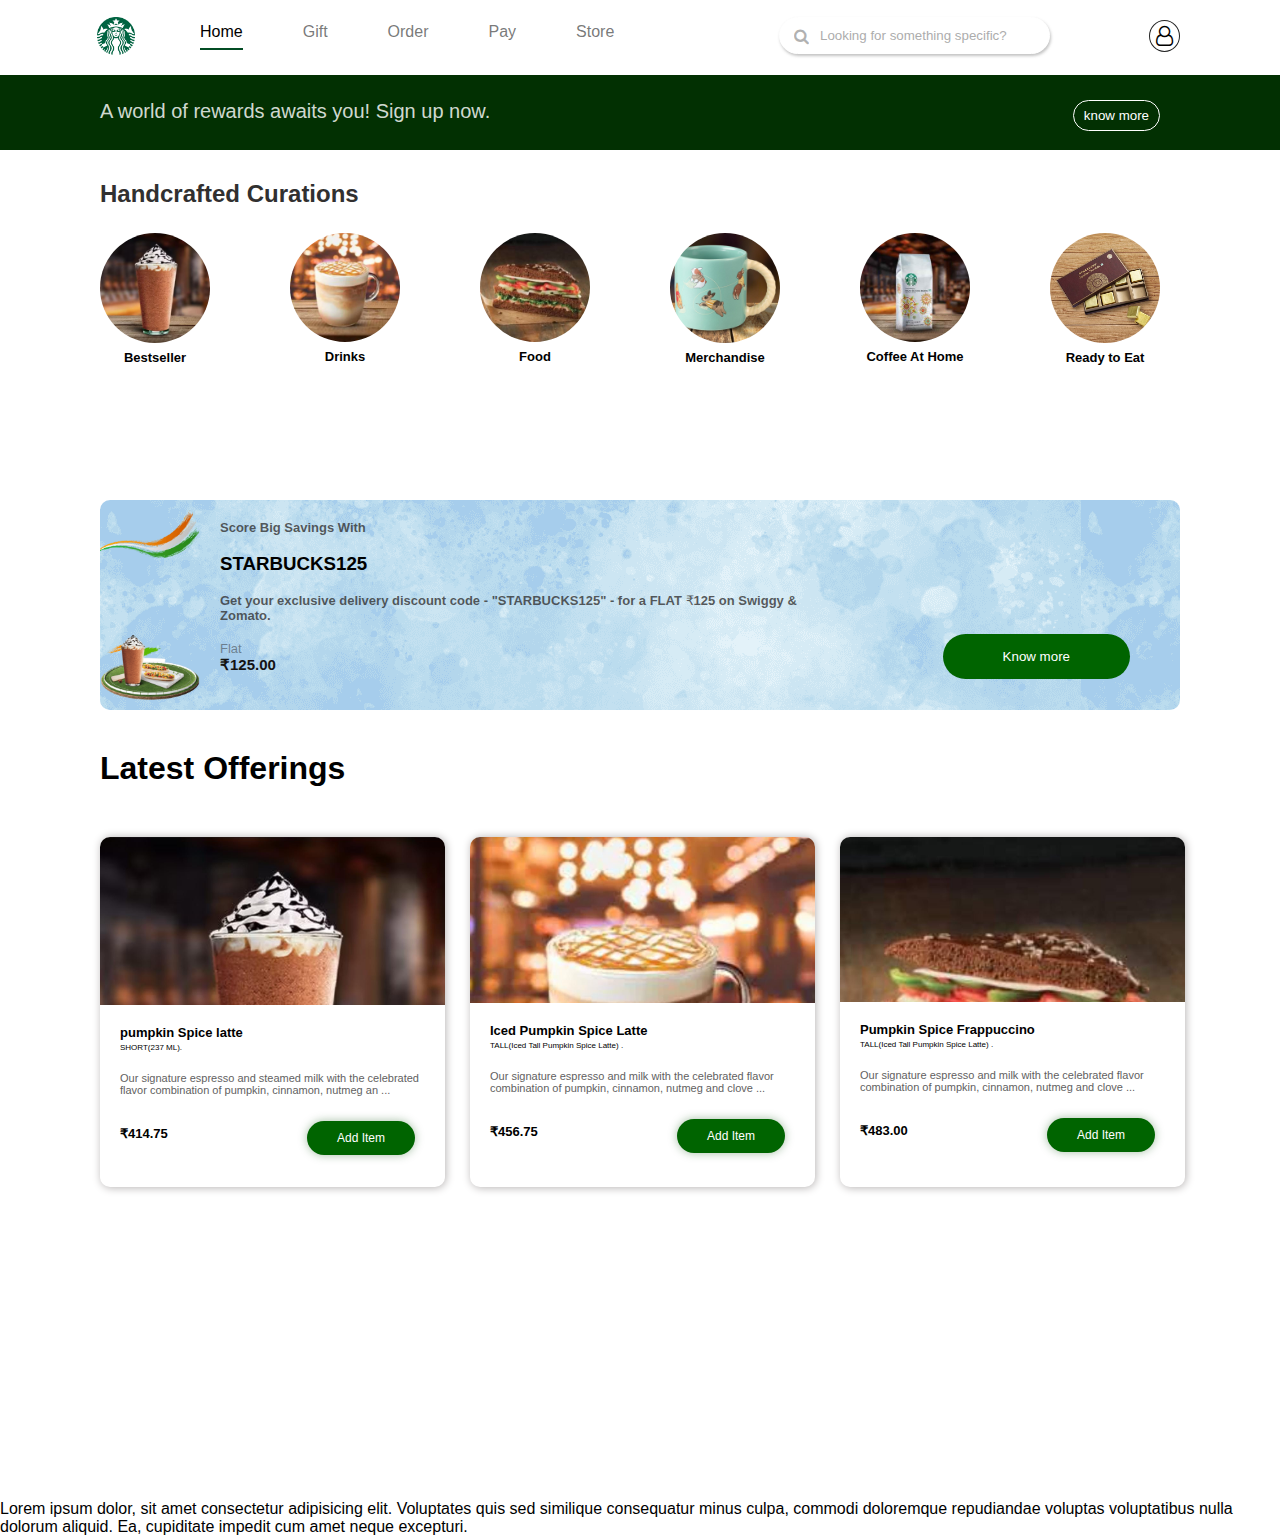
==== home.html @ 8cea54e8 "starbucks new code push" ====
<!DOCTYPE html>
<html lang="en">
<head>
    <meta charset="UTF-8">
    <meta name="viewport" content="width=device-width, initial-scale=1.0">
    <title>starbucks</title>
    <link rel="icon" href="logo1.png">
    <link rel="stylesheet" href="css.css">
    <link rel="stylesheet" href="https://cdnjs.cloudflare.com/ajax/libs/font-awesome/4.7.0/css/font-awesome.min.css">
    
</head>
<body>
    <!-- header section starts from here -->
    <header>
        <img src="logo1.png" alt="logo" width="38px" height="auto">
        <div class="menu">
            <ul>
                <li class="shift"><a href="home.html">Home</a></li>
                <li><a href="gift.html">Gift</a></li>
                <li><a href="order.html">Order</a></li>
                <li><a href="pay.html">Pay</a></li>
                <li><a href="store.html">Store</a></li>
            </ul>
        </div>
        <!-- search bar -->
        <div class="search">
            <input type="text" placeholder="Looking for something specific?"> 
            <i class="fa fa-search"></i>
        </div>
        <!-- user icon  -->
        <div class="user">
            <i class="fa fa-user-o"></i>
        </div>
    </header>
    <!-- header section ends here -->

    <!-- reward box -->
    <div class="reward">
        <p>A world of rewards awaits you! Sign up now.</p>
        <button>know more</button>
    </div>
    <!-- menu list -->
    <div class="menu_list">
        <h2>Handcrafted Curations</h2>
        <ul>
            <li><img src="star1.jpg" width="110px" height="auto"><figcaption>Bestseller</figcaption></li>
            <li><img src="star2.jpg" width="110px" height="auto"><figcaption>Drinks</figcaption></li>
            <li><img src="star3.jpg" width="110px" height="auto"><figcaption>Food</figcaption></li>
            <li><img src="star4.jpg" width="110px" height="auto"><figcaption>Merchandise</figcaption></li>
            <li><img src="star5.jpg" width="110px" height="auto"><figcaption>Coffee At Home</figcaption></li>
            <li><img src="star6.jpg" width="110px" height="auto"><figcaption>Ready to Eat</figcaption></li>
        </ul>
    </div>


    <!-- offers banner -->
<div class="banner">
    <img src="flagforbanner.png" width="100px" height="auto">
    <div class="ban_content">
        <p class="ban_content_txt_1">Score Big Savings With</p><br>
        <h3>STARBUCKS125</h3><br>
        <p class="ban_content_txt_2">Get your exclusive delivery discount code - "STARBUCKS125" - for a FLAT ₹125 on Swiggy & <br> Zomato.</p><br>
        <p class="ban_content_txt_3">Flat <br><b>₹125.00</b></p>
    </div>
    <div class="banner_btn">
        <button type="button">Know more</button>
    </div>
</div>



    <!-- latest offers -->
    <div class="latest_menu">
        <h1>Latest Offerings</h1>
        <div class="latest_offer">
            <div class="item1">
                <img src="star1.jpg" width="110px" height="auto">
                <div class="item_cnt">
                    <p class="item_cnt_1">pumpkin Spice latte</p>
                    <p class="item_cnt_2">SHORT(237 ML).</p>
                    <p class="item_cnt_3">Our signature espresso and steamed milk with the celebrated flavor combination of pumpkin, cinnamon, nutmeg an ...</p>
                    <p class="item_cnt_4">₹414.75</p>
                    <div class="item_btn">
                        <button type="button">Add Item</button>
                    </div>
                </div>
            </div>



            <div class="item1"><img src="star2.jpg" width="110px" height="auto">
                <div class="item_cnt">
                    <p class="item_cnt_1">Iced Pumpkin Spice Latte</p>
                    <p class="item_cnt_2">TALL(Iced Tall Pumpkin Spice Latte) .</p>
                    <p class="item_cnt_3">Our signature espresso and milk with the celebrated flavor combination of pumpkin, cinnamon, nutmeg and clove ...</p>
                    <p class="item_cnt_4">₹456.75</p>
                    <div class="item_btn">
                        <button type="button">Add Item</button>
                    </div>
                </div>

            </div>
            <div class="item1"><img src="star3.jpg" width="110px" height="auto">
                <div class="item_cnt">
                    <p class="item_cnt_1">Pumpkin Spice Frappuccino</p>
                    <p class="item_cnt_2">TALL(Iced Tall Pumpkin Spice Latte) .</p>
                    <p class="item_cnt_3">Our signature espresso and milk with the celebrated flavor combination of pumpkin, cinnamon, nutmeg and clove ...</p>
                    <p class="item_cnt_4">₹483.00</p>
                    <div class="item_btn">
                        <button type="button">Add Item</button>
                    </div>
                </div>
            </div>

            
        </div>
    </div>
    <!-- next -->
    <div class="next">
        Lorem ipsum dolor, sit amet consectetur adipisicing elit. Voluptates quis sed similique consequatur minus culpa, commodi doloremque repudiandae voluptas voluptatibus nulla dolorum aliquid. Ea, cupiditate impedit cum amet neque excepturi.
    </div>
</body>
</html>
---- css.css ----
*{
    margin: 0;
    padding: 0;
    font-family: sans-serif;
    text-decoration: none;
    list-style: none;
}
body {
    /* background-color: black; */
}
/* header starts here */
header{
    background-color: #fff;
    width: 100%;
    height: 75px;
    position: fixed;
    z-index: 1000;
}
/* header logo */
header img{
    position: absolute;
    top:17px ;
    left: 97px;
}
/* header menu */
.menu ul{
    position: absolute;
    display: flex;
    top: 23px;
    left: 170px;
   
}
.menu ul li {
    margin: 0 30px;
}
.menu ul li a{
    color: rgba(103, 104, 104, 0.884);
    font-family: 'Segoe UI', Tahoma, Geneva, Verdana, sans-serif;
    text-decoration: none;
}

/* header, menu content bottom color line */
.menu .shift a{
    color: #000;
    font-weight: 500;
}
.menu .shift{
    border-bottom: 2px solid rgb(3, 76, 36);
    padding-bottom: 7px;
    
}
/* search box */
.search{
    float: right;
    position: absolute;
    top: 17px;
    right: 230px;
    

}
.search input{
    width: 199px;
    text-align: left;
    padding: 10px;
    border-radius: 20px;
    border: 1px solid #fff;
    padding-left: 40px;
    padding-right: 30px;
    box-shadow: 1px 2px 3px rgba(103, 104, 104, 0.395);

 
}
.search input::placeholder{
    opacity: 60%;

}
.search i{
    position: relative;
    float: left;
    top: 11px;
    left: 30px;
    opacity: 30%;
    
}

/* header user icon  */
.user{
    float: right;
    position: relative;
    top: 20px;
    right: 100px;
}
.user i{
    font-size: 20px;
    border: 1px solid rgb(35, 36, 36);
    border-radius: 50%;
    padding: 5px 6px;

}
/* reward box */
.reward{
    position: absolute;
    background-color: rgb(2, 48, 2);
    width: 100%;
    height: 75px;
    top: 75px;

}
.reward p{
   margin-top: 25px;
   margin-left: 100px;
   font-size: 20px;
   color: #ffffffd4;

}
.reward button{
    position: relative;
    float: right;
    right: 120px;
    bottom: 23px;
    background-color: transparent;
    border: 1px solid #fff;
    border-radius: 50px;
    color: #ffffff;
    padding: 7px 10px;
}
/* menu list */
.menu_list{
    background-color: #fff;
    /* width: 100%; */
    position: absolute;
    top: 150px;
    height: 350px;
}
.menu_list h2{
    position: relative;
    top: 30px;
    left: 100px;
    font-weight: 800;
    color: #313030;
}
.menu_list ul{
    display: flex;
    text-align: center;
    justify-content: center;
    margin-top: 55px;
    grid-template-columns: repeat(6);
    gap:80px;
    margin-left: 100px;

}
.menu_list ul li img{
    
    border-radius: 50%;

}
.menu_list ul li img:hover{
    width: 109px;
    border: 1px solid green;
    border-radius: 50% inherit;
}
.menu_list ul li figcaption{
    font-size: small ;
    font-weight: 600;
    margin-top: 3px;
}
/* offer banner */
.banner{
    position: absolute;
    top: 500px;
   background-image: url(background1.png);
   width: 1080px;
   height: 210px;
   border-radius: 10px;
   justify-content: center;
   left: 100px; 
   
}
.banner img{
    margin-top: 10px;
    float: left;
}
/* banner content  */
.banner .ban_content{
   padding: 20px;
   margin-left: 100px;
}
.ban_content_txt_1 , .ban_content_txt_2 {
    font-size: small;
    font-weight: 550;
    color: #313030c8;
}
.ban_content_txt_3{
    font-size: small;
    font-weight: 500;
    color: #31303080;
}
.ban_content_txt_3 b{
    font-size: 15px;
    font-weight: 600;
    color: #141313;
    margin-top: 3px;
}
/* banner button */
.banner_btn{
    float: right;
    margin-right:50px ;
    margin-top: -60px;
}
.banner_btn button{
    background-color: darkgreen;
    border: darkgreen;
    border-radius: 30px;
    padding: 15px 60px;
    color: #fff;
}

/* latest offers */
.latest_menu{
    position: absolute;
    top: 750px;

}
.latest_menu h1{
    margin-left: 100px;
    padding-bottom: 50px;
}
.latest_offer{
    display: flex;
    grid-template-columns: auto , auto , auto;
    column-gap: 25px;
    margin-left: 100px;
}
.item1{
    background-color: #fff;
    width: 345px;
    height: 350px;
    border-radius: 10px;
    box-shadow: 1px 0.2px 9px #b7b4b4 ;
   
}
.item1 img{
    width: 100%;
    border-radius: 10px ;
}
.item1 .item_cnt{
    position: relative;
    background-color: #fff;
    top: -180px;
    height: 160px;
    border-radius: 0 0 10px 10px;
    padding-left: 20px;
    padding-top: 20px;
}

.item_cnt_1{
font-size: small;
font-weight: 600;
}
.item_cnt_2{
    font-size: 8px;
    margin-top: 3px;

}
.item_cnt_3{
    margin-top: 20px;
    font-size: 11px;
    color: #625f5f;
}
.item_cnt_4{
    margin-top: 30px;
    font-size: 13px;
    font-weight: 600;
}
.item_btn{
float: right;
margin-right:30px ;
margin-top: -20px;
}
.item_btn button{
background-color: darkgreen;
border: darkgreen;
border-radius: 30px;
padding: 10px 30px;
color: #fff;
font-size: 12px;
font-weight: 500;
box-shadow: 0 0 10px rgba(8, 78, 8, 0.367);
}



/* next */
.next{
    position: absolute;
    top: 1500px;
}
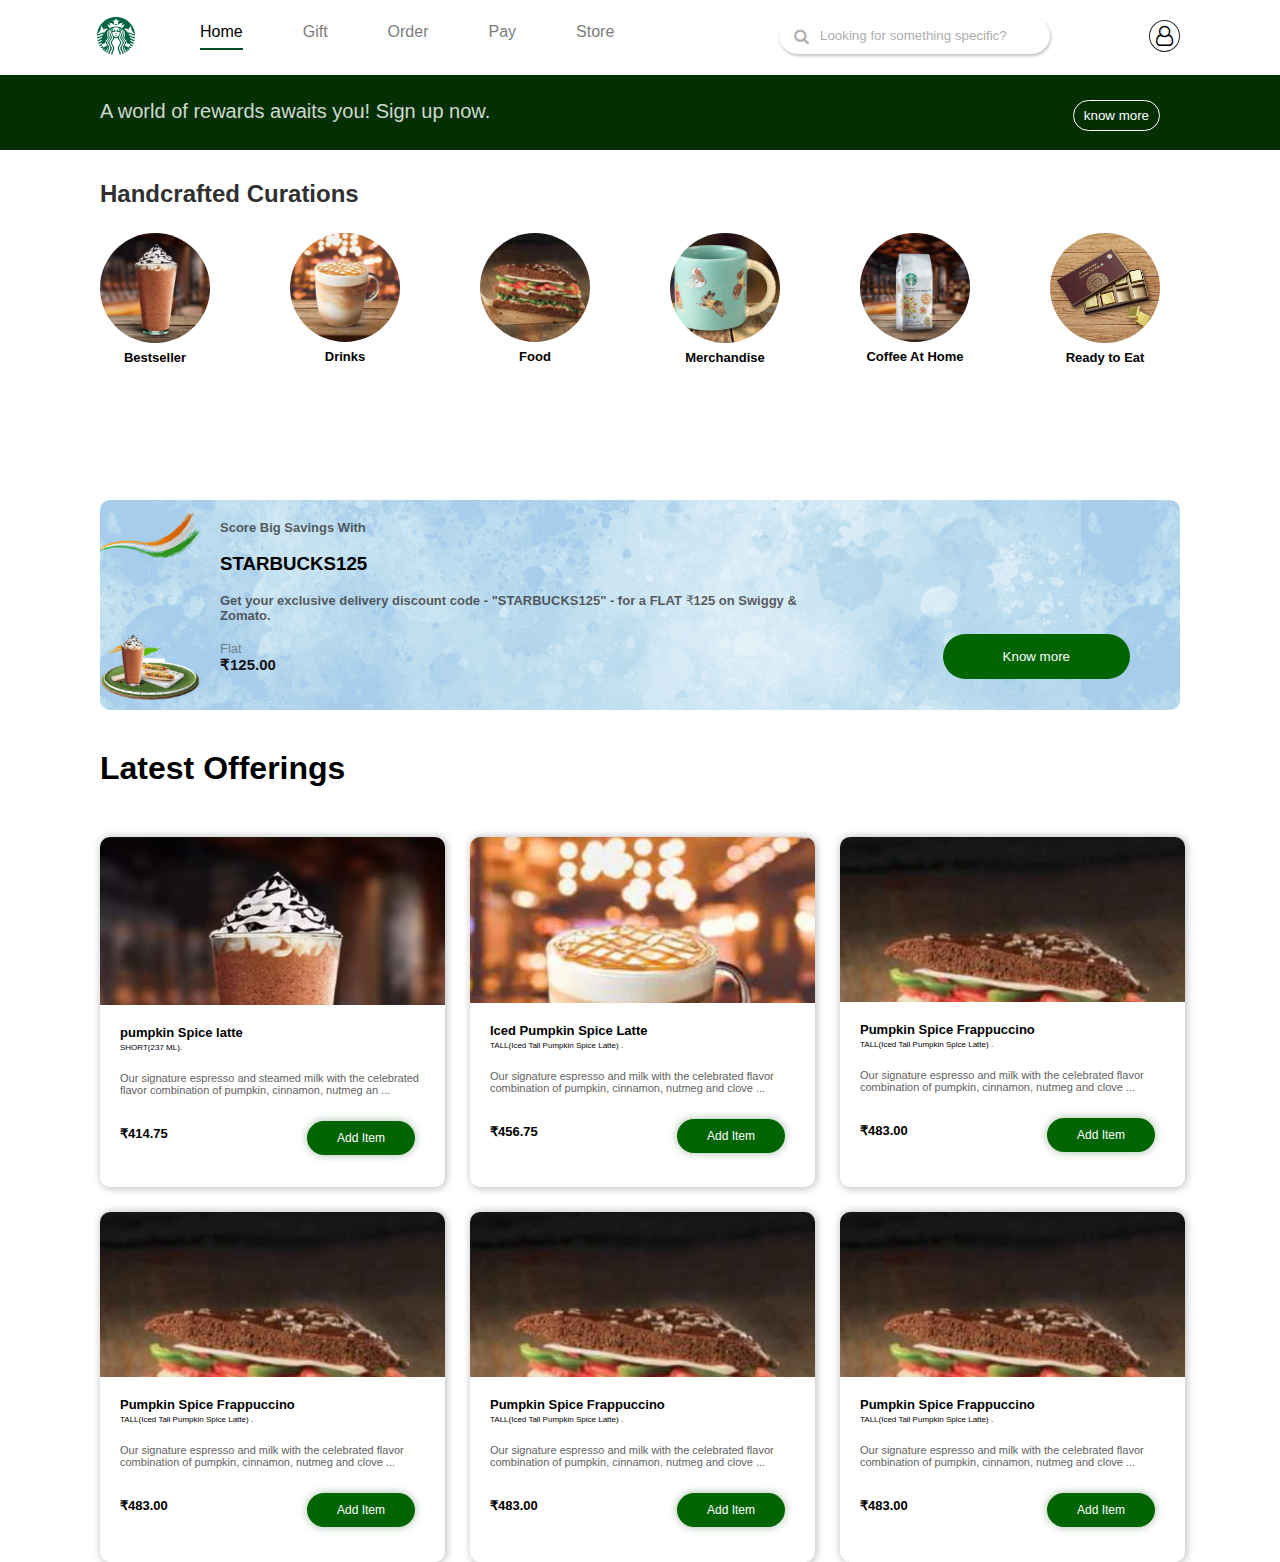
==== commit 8d501e53: "new" ====
--- a/home.html
+++ b/home.html
@@ -111,13 +111,47 @@
                     </div>
                 </div>
             </div>
-
+            <div class="item1"><img src="star3.jpg" width="110px" height="auto">
+                <div class="item_cnt">
+                    <p class="item_cnt_1">Pumpkin Spice Frappuccino</p>
+                    <p class="item_cnt_2">TALL(Iced Tall Pumpkin Spice Latte) .</p>
+                    <p class="item_cnt_3">Our signature espresso and milk with the celebrated flavor combination of pumpkin, cinnamon, nutmeg and clove ...</p>
+                    <p class="item_cnt_4">₹483.00</p>
+                    <div class="item_btn">
+                        <button type="button">Add Item</button>
+                    </div>
+                </div>
+            </div>
+            <div class="item1"><img src="star3.jpg" width="110px" height="auto">
+                <div class="item_cnt">
+                    <p class="item_cnt_1">Pumpkin Spice Frappuccino</p>
+                    <p class="item_cnt_2">TALL(Iced Tall Pumpkin Spice Latte) .</p>
+                    <p class="item_cnt_3">Our signature espresso and milk with the celebrated flavor combination of pumpkin, cinnamon, nutmeg and clove ...</p>
+                    <p class="item_cnt_4">₹483.00</p>
+                    <div class="item_btn">
+                        <button type="button">Add Item</button>
+                    </div>
+                </div>
+            </div>
+            <div class="item1"><img src="star3.jpg" width="110px" height="auto">
+                <div class="item_cnt">
+                    <p class="item_cnt_1">Pumpkin Spice Frappuccino</p>
+                    <p class="item_cnt_2">TALL(Iced Tall Pumpkin Spice Latte) .</p>
+                    <p class="item_cnt_3">Our signature espresso and milk with the celebrated flavor combination of pumpkin, cinnamon, nutmeg and clove ...</p>
+                    <p class="item_cnt_4">₹483.00</p>
+                    <div class="item_btn">
+                        <button type="button">Add Item</button>
+                    </div>
+                </div>
+            </div>
             
         </div>
     </div>
     <!-- next -->
-    <div class="next">
+
+
+    <!-- <div class="next">
         Lorem ipsum dolor, sit amet consectetur adipisicing elit. Voluptates quis sed similique consequatur minus culpa, commodi doloremque repudiandae voluptas voluptatibus nulla dolorum aliquid. Ea, cupiditate impedit cum amet neque excepturi.
-    </div>
+    </div> -->
 </body>
 </html>--- a/css.css
+++ b/css.css
@@ -229,7 +229,9 @@
     display: flex;
     grid-template-columns: auto , auto , auto;
     column-gap: 25px;
+    row-gap: 25px;
     margin-left: 100px;
+    flex-wrap: wrap;
 }
 .item1{
     background-color: #fff;
